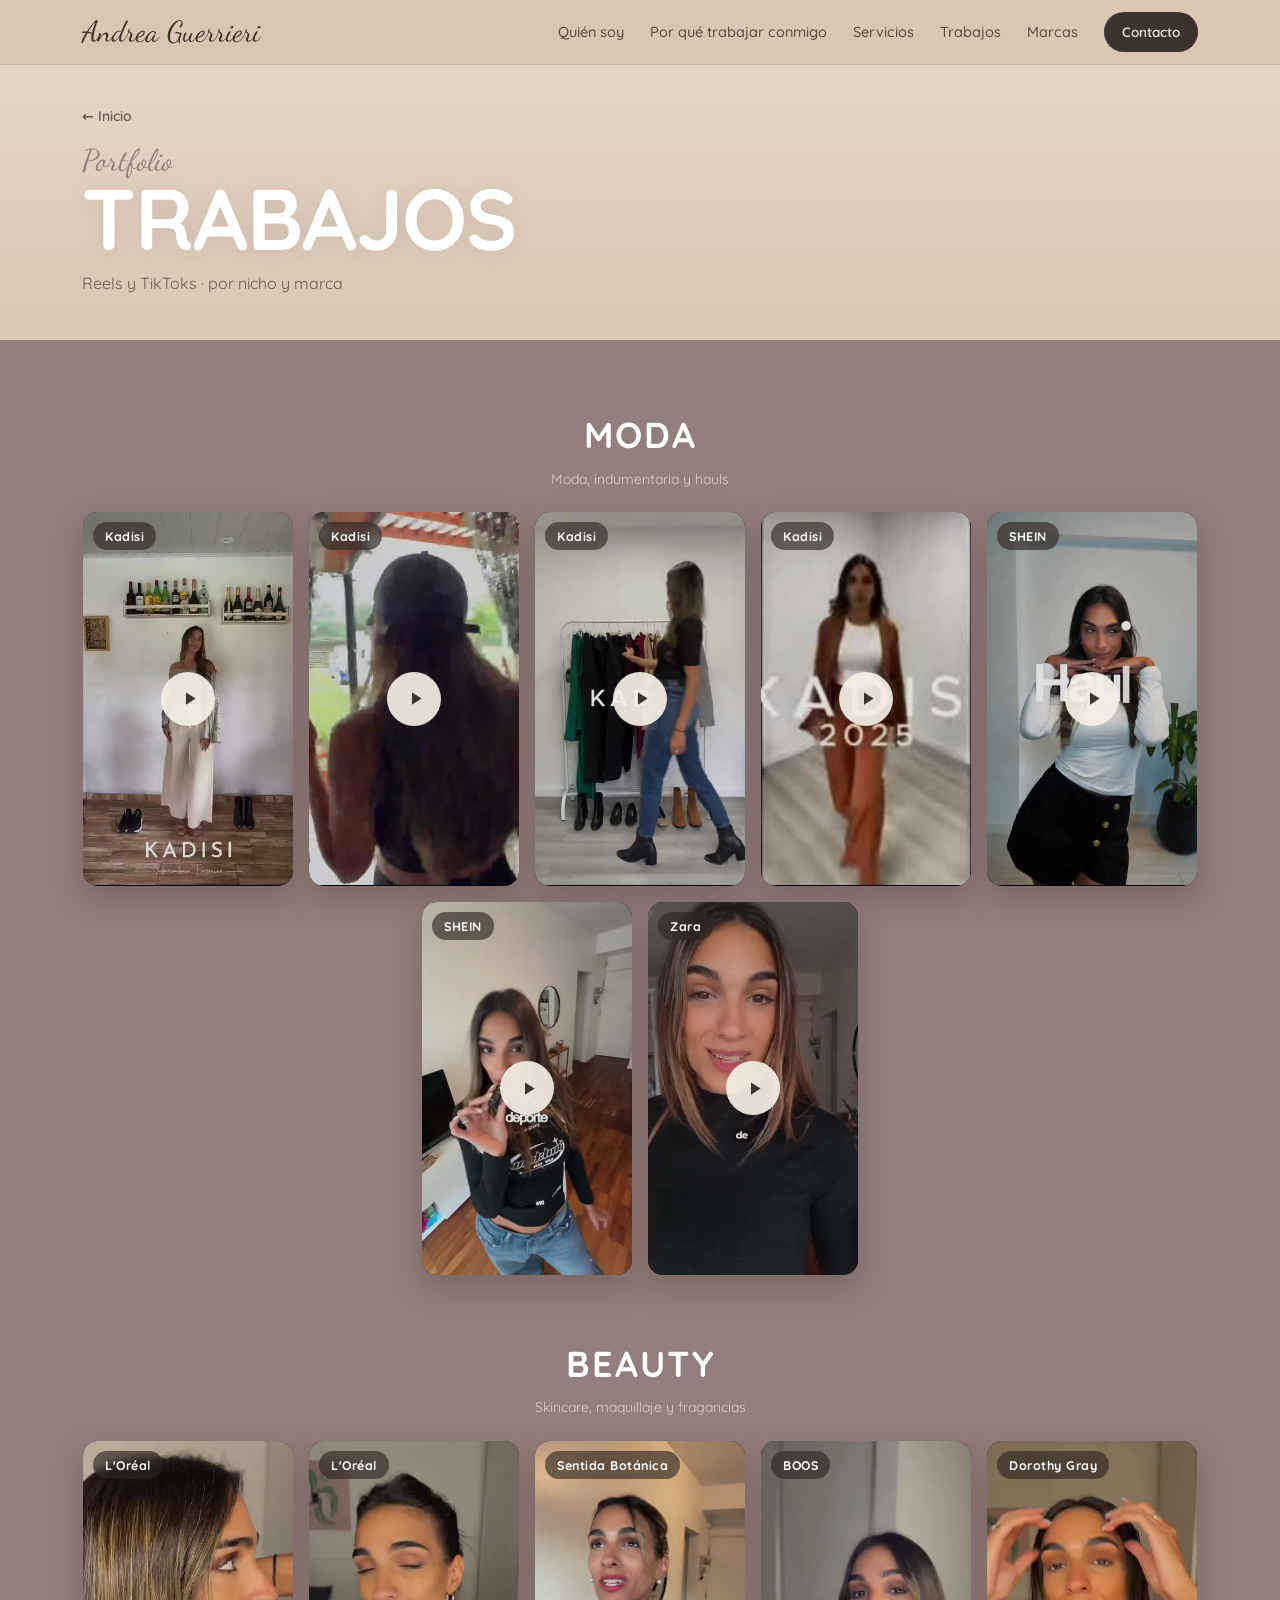
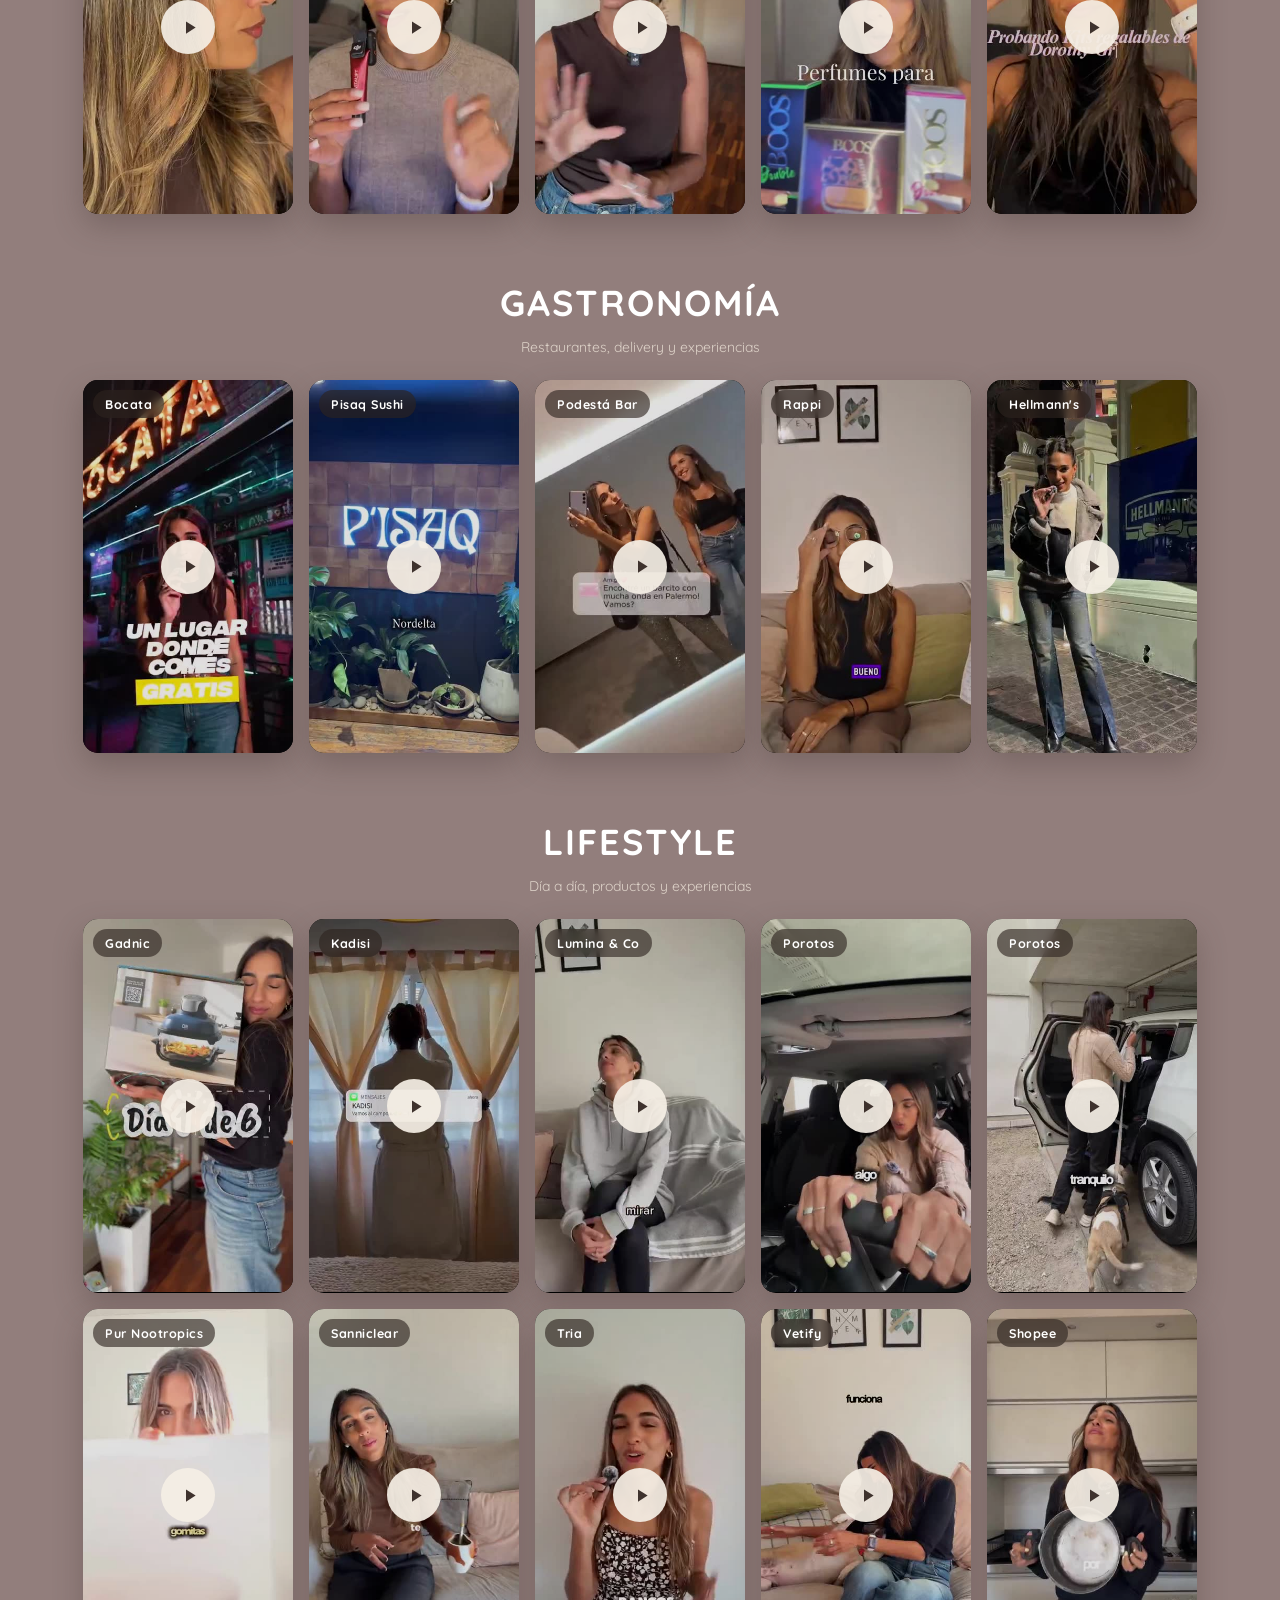
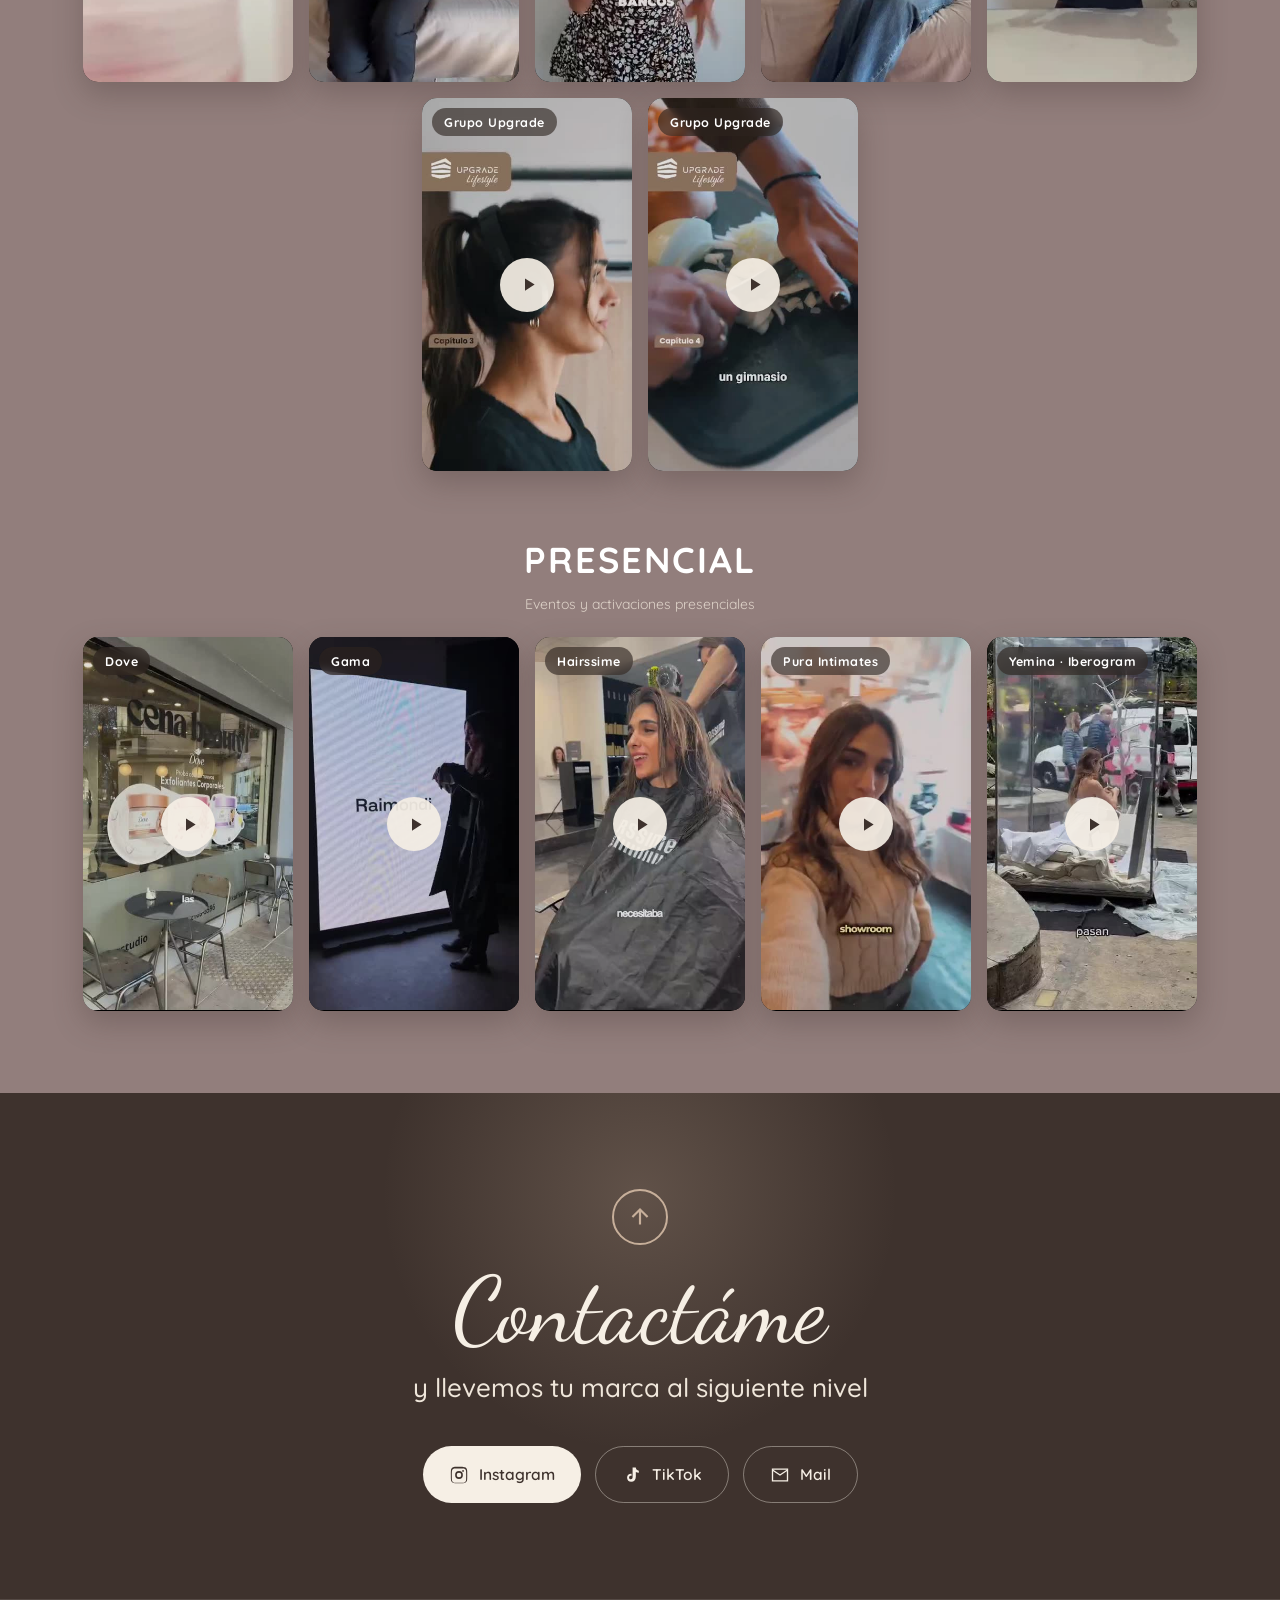
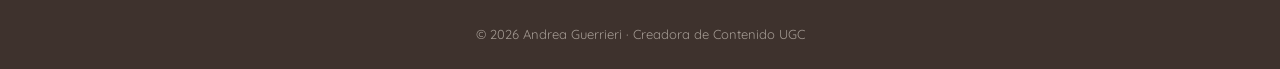
==== trabajos.html @ 829f22ec "Home solo quien/porque/servicios; Trabajos en pagina aparte (videos por nicho/marca)" ====
<!doctype html>
<html lang="es">
<head>
<meta charset="utf-8">
<meta name="viewport" content="width=device-width, initial-scale=1">
<title>Trabajos · Andrea Guerrieri</title>
<link rel="preconnect" href="https://fonts.googleapis.com">
<link rel="preconnect" href="https://fonts.gstatic.com" crossorigin>
<link href="https://fonts.googleapis.com/css2?family=Dancing+Script:wght@500;600;700&family=Quicksand:wght@400;500;600;700&display=swap" rel="stylesheet">
<link rel="stylesheet" href="styles.css">
</head>
<body>
<nav>
  <div class="wrap">
    <a class="brand" href="index.html">Andrea Guerrieri</a>
    <div class="links" id="navlinks">
      <a href="index.html#quien">Quién soy</a>
      <a href="index.html#porque">Por qué trabajar conmigo</a>
      <a href="index.html#servicios">Servicios</a>
      <a href="trabajos.html">Trabajos</a>
      <a href="index.html#marcas">Marcas</a>
      <a href="#contacto" class="navcta">Contacto</a>
    </div>
    <button class="menu-btn" aria-label="Menú" aria-expanded="false">☰</button>
  </div>
</nav>
<header class="nhead">
  <div class="wrap">
    <a class="back" href="index.html">← Inicio</a>
    <span class="ey">Portfolio</span>
    <h1 class="nhead-title">Trabajos</h1>
    <p class="nhead-sub">Reels y TikToks · por nicho y marca</p>
  </div>
</header>
<section class="work">
  <div class="wrap">
<div class="niche"><h2 class="niche-title">Moda</h2><p class="niche-sub">Moda, indumentaria y hauls</p><div class="grid"><div class="tile"><video preload="none" playsinline muted poster="vid/moda/kadisi1.jpg"><source src="vid/moda/kadisi1.mp4" type="video/mp4"></video><span class="blabel">Kadisi</span><button class="play" aria-label="Reproducir"><span><svg viewBox="0 0 24 24"><path d="M8 5v14l11-7z"/></svg></span></button></div><div class="tile"><video preload="none" playsinline muted poster="vid/moda/kadisi2.jpg"><source src="vid/moda/kadisi2.mp4" type="video/mp4"></video><span class="blabel">Kadisi</span><button class="play" aria-label="Reproducir"><span><svg viewBox="0 0 24 24"><path d="M8 5v14l11-7z"/></svg></span></button></div><div class="tile"><video preload="none" playsinline muted poster="vid/moda/kadisi3.jpg"><source src="vid/moda/kadisi3.mp4" type="video/mp4"></video><span class="blabel">Kadisi</span><button class="play" aria-label="Reproducir"><span><svg viewBox="0 0 24 24"><path d="M8 5v14l11-7z"/></svg></span></button></div><div class="tile"><video preload="none" playsinline muted poster="vid/moda/kadisi4.jpg"><source src="vid/moda/kadisi4.mp4" type="video/mp4"></video><span class="blabel">Kadisi</span><button class="play" aria-label="Reproducir"><span><svg viewBox="0 0 24 24"><path d="M8 5v14l11-7z"/></svg></span></button></div><div class="tile"><video preload="none" playsinline muted poster="vid/moda/shein2.jpg"><source src="vid/moda/shein2.mp4" type="video/mp4"></video><span class="blabel">SHEIN</span><button class="play" aria-label="Reproducir"><span><svg viewBox="0 0 24 24"><path d="M8 5v14l11-7z"/></svg></span></button></div><div class="tile"><video preload="none" playsinline muted poster="vid/moda/shein_b.jpg"><source src="vid/moda/shein_b.mp4" type="video/mp4"></video><span class="blabel">SHEIN</span><button class="play" aria-label="Reproducir"><span><svg viewBox="0 0 24 24"><path d="M8 5v14l11-7z"/></svg></span></button></div><div class="tile"><video preload="none" playsinline muted poster="vid/moda/zara.jpg"><source src="vid/moda/zara.mp4" type="video/mp4"></video><span class="blabel">Zara</span><button class="play" aria-label="Reproducir"><span><svg viewBox="0 0 24 24"><path d="M8 5v14l11-7z"/></svg></span></button></div></div></div>
<div class="niche"><h2 class="niche-title">Beauty</h2><p class="niche-sub">Skincare, maquillaje y fragancias</p><div class="grid"><div class="tile"><video preload="none" playsinline muted poster="vid/beauty/loreal_panorama.jpg"><source src="vid/beauty/loreal_panorama.mp4" type="video/mp4"></video><span class="blabel">L'Oréal</span><button class="play" aria-label="Reproducir"><span><svg viewBox="0 0 24 24"><path d="M8 5v14l11-7z"/></svg></span></button></div><div class="tile"><video preload="none" playsinline muted poster="vid/beauty/loreal_revitalift.jpg"><source src="vid/beauty/loreal_revitalift.mp4" type="video/mp4"></video><span class="blabel">L'Oréal</span><button class="play" aria-label="Reproducir"><span><svg viewBox="0 0 24 24"><path d="M8 5v14l11-7z"/></svg></span></button></div><div class="tile"><video preload="none" playsinline muted poster="vid/beauty/sentida_botanica.jpg"><source src="vid/beauty/sentida_botanica.mp4" type="video/mp4"></video><span class="blabel">Sentida Botánica</span><button class="play" aria-label="Reproducir"><span><svg viewBox="0 0 24 24"><path d="M8 5v14l11-7z"/></svg></span></button></div><div class="tile"><video preload="none" playsinline muted poster="vid/beauty/boos.jpg"><source src="vid/beauty/boos.mp4" type="video/mp4"></video><span class="blabel">BOOS</span><button class="play" aria-label="Reproducir"><span><svg viewBox="0 0 24 24"><path d="M8 5v14l11-7z"/></svg></span></button></div><div class="tile"><video preload="none" playsinline muted poster="vid/beauty/dorothy.jpg"><source src="vid/beauty/dorothy.mp4" type="video/mp4"></video><span class="blabel">Dorothy Gray</span><button class="play" aria-label="Reproducir"><span><svg viewBox="0 0 24 24"><path d="M8 5v14l11-7z"/></svg></span></button></div></div></div>
<div class="niche"><h2 class="niche-title">Gastronomía</h2><p class="niche-sub">Restaurantes, delivery y experiencias</p><div class="grid"><div class="tile"><video preload="none" playsinline muted poster="vid/gastro/bocata.jpg"><source src="vid/gastro/bocata.mp4" type="video/mp4"></video><span class="blabel">Bocata</span><button class="play" aria-label="Reproducir"><span><svg viewBox="0 0 24 24"><path d="M8 5v14l11-7z"/></svg></span></button></div><div class="tile"><video preload="none" playsinline muted poster="vid/gastro/pisaq.jpg"><source src="vid/gastro/pisaq.mp4" type="video/mp4"></video><span class="blabel">Pisaq Sushi</span><button class="play" aria-label="Reproducir"><span><svg viewBox="0 0 24 24"><path d="M8 5v14l11-7z"/></svg></span></button></div><div class="tile"><video preload="none" playsinline muted poster="vid/gastro/podesta.jpg"><source src="vid/gastro/podesta.mp4" type="video/mp4"></video><span class="blabel">Podestá Bar</span><button class="play" aria-label="Reproducir"><span><svg viewBox="0 0 24 24"><path d="M8 5v14l11-7z"/></svg></span></button></div><div class="tile"><video preload="none" playsinline muted poster="vid/gastro/rappi.jpg"><source src="vid/gastro/rappi.mp4" type="video/mp4"></video><span class="blabel">Rappi</span><button class="play" aria-label="Reproducir"><span><svg viewBox="0 0 24 24"><path d="M8 5v14l11-7z"/></svg></span></button></div><div class="tile"><video preload="none" playsinline muted poster="vid/gastro/hellmanns.jpg"><source src="vid/gastro/hellmanns.mp4" type="video/mp4"></video><span class="blabel">Hellmann's</span><button class="play" aria-label="Reproducir"><span><svg viewBox="0 0 24 24"><path d="M8 5v14l11-7z"/></svg></span></button></div></div></div>
<div class="niche"><h2 class="niche-title">Lifestyle</h2><p class="niche-sub">Día a día, productos y experiencias</p><div class="grid"><div class="tile"><video preload="none" playsinline muted poster="vid/lifestyle/gadnic.jpg"><source src="vid/lifestyle/gadnic.mp4" type="video/mp4"></video><span class="blabel">Gadnic</span><button class="play" aria-label="Reproducir"><span><svg viewBox="0 0 24 24"><path d="M8 5v14l11-7z"/></svg></span></button></div><div class="tile"><video preload="none" playsinline muted poster="vid/lifestyle/kadisi_life.jpg"><source src="vid/lifestyle/kadisi_life.mp4" type="video/mp4"></video><span class="blabel">Kadisi</span><button class="play" aria-label="Reproducir"><span><svg viewBox="0 0 24 24"><path d="M8 5v14l11-7z"/></svg></span></button></div><div class="tile"><video preload="none" playsinline muted poster="vid/lifestyle/lumina.jpg"><source src="vid/lifestyle/lumina.mp4" type="video/mp4"></video><span class="blabel">Lumina & Co</span><button class="play" aria-label="Reproducir"><span><svg viewBox="0 0 24 24"><path d="M8 5v14l11-7z"/></svg></span></button></div><div class="tile"><video preload="none" playsinline muted poster="vid/lifestyle/porotos1.jpg"><source src="vid/lifestyle/porotos1.mp4" type="video/mp4"></video><span class="blabel">Porotos</span><button class="play" aria-label="Reproducir"><span><svg viewBox="0 0 24 24"><path d="M8 5v14l11-7z"/></svg></span></button></div><div class="tile"><video preload="none" playsinline muted poster="vid/lifestyle/porotos2.jpg"><source src="vid/lifestyle/porotos2.mp4" type="video/mp4"></video><span class="blabel">Porotos</span><button class="play" aria-label="Reproducir"><span><svg viewBox="0 0 24 24"><path d="M8 5v14l11-7z"/></svg></span></button></div><div class="tile"><video preload="none" playsinline muted poster="vid/lifestyle/pur.jpg"><source src="vid/lifestyle/pur.mp4" type="video/mp4"></video><span class="blabel">Pur Nootropics</span><button class="play" aria-label="Reproducir"><span><svg viewBox="0 0 24 24"><path d="M8 5v14l11-7z"/></svg></span></button></div><div class="tile"><video preload="none" playsinline muted poster="vid/lifestyle/sanniclear.jpg"><source src="vid/lifestyle/sanniclear.mp4" type="video/mp4"></video><span class="blabel">Sanniclear</span><button class="play" aria-label="Reproducir"><span><svg viewBox="0 0 24 24"><path d="M8 5v14l11-7z"/></svg></span></button></div><div class="tile"><video preload="none" playsinline muted poster="vid/lifestyle/tria.jpg"><source src="vid/lifestyle/tria.mp4" type="video/mp4"></video><span class="blabel">Tria</span><button class="play" aria-label="Reproducir"><span><svg viewBox="0 0 24 24"><path d="M8 5v14l11-7z"/></svg></span></button></div><div class="tile"><video preload="none" playsinline muted poster="vid/lifestyle/vetify.jpg"><source src="vid/lifestyle/vetify.mp4" type="video/mp4"></video><span class="blabel">Vetify</span><button class="play" aria-label="Reproducir"><span><svg viewBox="0 0 24 24"><path d="M8 5v14l11-7z"/></svg></span></button></div><div class="tile"><video preload="none" playsinline muted poster="vid/lifestyle/shopee.jpg"><source src="vid/lifestyle/shopee.mp4" type="video/mp4"></video><span class="blabel">Shopee</span><button class="play" aria-label="Reproducir"><span><svg viewBox="0 0 24 24"><path d="M8 5v14l11-7z"/></svg></span></button></div><div class="tile"><video preload="none" playsinline muted poster="vid/lifestyle/upgrade1.jpg"><source src="vid/lifestyle/upgrade1.mp4" type="video/mp4"></video><span class="blabel">Grupo Upgrade</span><button class="play" aria-label="Reproducir"><span><svg viewBox="0 0 24 24"><path d="M8 5v14l11-7z"/></svg></span></button></div><div class="tile"><video preload="none" playsinline muted poster="vid/lifestyle/upgrade2.jpg"><source src="vid/lifestyle/upgrade2.mp4" type="video/mp4"></video><span class="blabel">Grupo Upgrade</span><button class="play" aria-label="Reproducir"><span><svg viewBox="0 0 24 24"><path d="M8 5v14l11-7z"/></svg></span></button></div></div></div>
<div class="niche"><h2 class="niche-title">Presencial</h2><p class="niche-sub">Eventos y activaciones presenciales</p><div class="grid"><div class="tile"><video preload="none" playsinline muted poster="vid/presencial/dove.jpg"><source src="vid/presencial/dove.mp4" type="video/mp4"></video><span class="blabel">Dove</span><button class="play" aria-label="Reproducir"><span><svg viewBox="0 0 24 24"><path d="M8 5v14l11-7z"/></svg></span></button></div><div class="tile"><video preload="none" playsinline muted poster="vid/presencial/gama.jpg"><source src="vid/presencial/gama.mp4" type="video/mp4"></video><span class="blabel">Gama</span><button class="play" aria-label="Reproducir"><span><svg viewBox="0 0 24 24"><path d="M8 5v14l11-7z"/></svg></span></button></div><div class="tile"><video preload="none" playsinline muted poster="vid/presencial/hairssime.jpg"><source src="vid/presencial/hairssime.mp4" type="video/mp4"></video><span class="blabel">Hairssime</span><button class="play" aria-label="Reproducir"><span><svg viewBox="0 0 24 24"><path d="M8 5v14l11-7z"/></svg></span></button></div><div class="tile"><video preload="none" playsinline muted poster="vid/presencial/pura_intimates.jpg"><source src="vid/presencial/pura_intimates.mp4" type="video/mp4"></video><span class="blabel">Pura Intimates</span><button class="play" aria-label="Reproducir"><span><svg viewBox="0 0 24 24"><path d="M8 5v14l11-7z"/></svg></span></button></div><div class="tile"><video preload="none" playsinline muted poster="vid/presencial/yemina.jpg"><source src="vid/presencial/yemina.mp4" type="video/mp4"></video><span class="blabel">Yemina · Iberogram</span><button class="play" aria-label="Reproducir"><span><svg viewBox="0 0 24 24"><path d="M8 5v14l11-7z"/></svg></span></button></div></div></div>
  </div>
</section>
<section class="contact" id="contacto">
  <div class="glow"></div>
  <div class="wrap">
    <div class="arrow"><svg viewBox="0 0 24 24"><path d="M12 19V5M5 12l7-7 7 7"/></svg></div>
    <div class="big">Contactáme</div>
    <div class="lead">y llevemos tu marca al siguiente nivel</div>
    <div class="links">
      <a href="https://www.instagram.com/andreguerrieri/" target="_blank" rel="noopener"><svg viewBox="0 0 24 24" fill="currentColor"><path d="M12 2.2c3.2 0 3.6 0 4.9.07 1.17.05 1.8.25 2.23.41.56.22.96.48 1.38.9.42.42.68.82.9 1.38.16.42.36 1.06.41 2.23.06 1.27.07 1.65.07 4.85s0 3.58-.07 4.85c-.05 1.17-.25 1.8-.41 2.23-.22.56-.48.96-.9 1.38-.42.42-.82.68-1.38.9-.42.16-1.06.36-2.23.41-1.27.06-1.65.07-4.85.07s-3.58 0-4.85-.07c-1.17-.05-1.8-.25-2.23-.41a3.7 3.7 0 01-1.38-.9 3.7 3.7 0 01-.9-1.38c-.16-.42-.36-1.06-.41-2.23C2.21 15.58 2.2 15.2 2.2 12s0-3.58.07-4.85c.05-1.17.25-1.8.41-2.23.22-.56.48-.96.9-1.38.42-.42.82-.68 1.38-.9.42-.16 1.06-.36 2.23-.41C8.42 2.21 8.8 2.2 12 2.2Zm0 1.9c-3.14 0-3.51.01-4.75.07-.9.04-1.39.2-1.71.32-.43.17-.74.37-1.06.69-.32.32-.52.63-.69 1.06-.12.32-.28.81-.32 1.71-.06 1.24-.07 1.61-.07 4.75s.01 3.51.07 4.75c.04.9.2 1.39.32 1.71.17.43.37.74.69 1.06.32.32.63.52 1.06.69.32.12.81.28 1.71.32 1.24.06 1.61.07 4.75.07s3.51-.01 4.75-.07c.9-.04 1.39-.2 1.71-.32.43-.17.74-.37 1.06-.69.32-.32.52-.63.69-1.06.12-.32.28-.81.32-1.71.06-1.24.07-1.61.07-4.75s-.01-3.51-.07-4.75c-.04-.9-.2-1.39-.32-1.71a2.86 2.86 0 00-.69-1.06 2.86 2.86 0 00-1.06-.69c-.32-.12-.81-.28-1.71-.32-1.24-.06-1.61-.07-4.75-.07Zm0 3.24a4.66 4.66 0 110 9.32 4.66 4.66 0 010-9.32Zm0 1.9a2.76 2.76 0 100 5.52 2.76 2.76 0 000-5.52Zm4.87-3.2a1.09 1.09 0 110 2.18 1.09 1.09 0 010-2.18Z"/></svg> Instagram</a>
      <a class="gh" href="https://www.tiktok.com/@noloentenderian?_r=1&_t=ZS-943kRrrUdOa" target="_blank" rel="noopener"><svg viewBox="0 0 24 24" fill="currentColor"><path d="M16.5 3c.3 2.1 1.6 3.6 3.7 3.8v2.4c-1.2.1-2.3-.2-3.6-.9v5.8c0 3.6-2.3 6-5.5 6-2.9 0-5-2.1-5-4.9 0-2.9 2.3-5 5.4-4.7v2.5c-.5-.1-1-.1-1.4.02-1.1.3-1.7 1.1-1.6 2.3.1 1.2 1 1.9 2.2 1.8 1.2-.1 2-1 2-2.4V3h3.4Z"/></svg> TikTok</a>
      <a class="gh" href="mailto:andreag.guerrieri@gmail.com"><svg viewBox="0 0 24 24" fill="none" stroke="currentColor" stroke-width="1.6"><path d="M3 5h18v14H3z"/><path d="M3 6l9 6 9-6"/></svg> Mail</a>
    </div>
  </div>
</section>
<footer>© 2026 Andrea Guerrieri · Creadora de Contenido UGC</footer>
<script src="script.js"></script>
</body></html>
---- styles.css ----
:root{--beige:#DAC7B5;--beige2:#E4D5C6;--mauve:#927E7C;--cream:#F6EFE5;--ink:#3E322D;--soft:#6b5a52;--tan:#C7AF9A;--maxw:1180px}
*{margin:0;padding:0;box-sizing:border-box}
html{scroll-behavior:smooth}
body{font-family:'Quicksand',system-ui,sans-serif;color:var(--ink);background:var(--beige);line-height:1.6;-webkit-font-smoothing:antialiased;overflow-x:hidden}
img{max-width:100%;display:block}
.wrap{max-width:var(--maxw);margin:0 auto;padding:0 32px}
nav{position:sticky;top:0;z-index:50;background:rgba(218,199,181,.92);backdrop-filter:blur(10px);border-bottom:1px solid rgba(62,50,45,.12)}
nav .wrap{display:flex;align-items:center;justify-content:space-between;height:64px}
nav .brand{font-family:'Dancing Script',cursive;font-size:29px;color:var(--ink);text-decoration:none}
nav .links{display:flex;gap:26px;align-items:center}
nav .links a{color:var(--ink);text-decoration:none;font-weight:500;font-size:14.5px;opacity:.85}
nav .links a:hover{opacity:1}
nav .links a.navcta{background:var(--ink);color:var(--cream);padding:9px 18px;border-radius:40px;font-size:13.5px;font-weight:600;opacity:1}
.menu-btn{display:none;background:none;border:0;font-size:25px;color:var(--ink);cursor:pointer}
.hero{background:linear-gradient(180deg,var(--beige2),var(--beige));overflow:hidden}
.hero .wrap{display:grid;grid-template-columns:auto 1fr;gap:0;align-items:center;padding-top:52px;padding-bottom:56px}
.hero .name{font-family:'Dancing Script',cursive;font-size:clamp(38px,5vw,78px);color:var(--ink);margin-left:4px;margin-bottom:-6px}
.hero h1{font-weight:700;font-size:clamp(54px,10.5vw,144px);letter-spacing:-2px;color:#fff;line-height:.94;text-shadow:0 2px 26px rgba(62,50,45,.12)}
.hero .role{margin-top:16px;font-size:clamp(16px,2vw,21px);font-weight:600;letter-spacing:1px;color:var(--soft)}
.hero .photo{justify-self:start;align-self:center;display:flex;justify-content:flex-start;margin-left:-110px}
.hero .photo img{width:min(400px,40vw);max-width:none;filter:drop-shadow(0 20px 45px rgba(62,50,45,.34))}
section{position:relative}
.shead{text-align:center;margin-bottom:40px}
.shead .ey{font-family:'Dancing Script',cursive;font-weight:600;font-size:clamp(26px,3.6vw,38px);color:var(--mauve);display:block}
.shead .ti{font-weight:700;font-size:clamp(26px,3.6vw,40px);letter-spacing:2px;text-transform:uppercase}
.quien{background:var(--mauve);color:var(--cream)}
.quien .wrap{padding:88px 32px;display:grid;grid-template-columns:1fr 1fr;gap:56px;align-items:center;max-width:1040px}
.quien .hi{font-family:'Dancing Script',cursive;font-size:clamp(40px,5.5vw,68px);color:var(--cream);line-height:.9}
.quien .andre{font-weight:700;font-size:clamp(52px,8vw,110px);letter-spacing:2px;color:rgba(246,239,229,.32);line-height:.9;text-transform:uppercase;margin-top:-4px}
.quien p{font-size:16.5px;color:#f3ebe0;margin-top:14px}
.quien p b{color:#fff;font-weight:600}
.porque{background:var(--beige)}
.porque .wrap{padding:88px 32px;text-align:center;max-width:900px}
.porque .lead{font-size:clamp(21px,3vw,32px);color:var(--ink);line-height:1.35;font-weight:600;letter-spacing:-.3px}
.porque .lead b{color:var(--mauve);font-weight:700}
.porque .p{margin-top:20px;font-size:17px;color:var(--soft);max-width:680px;margin:20px auto 0}
.serv{background:var(--cream)}
.serv .wrap{padding:88px 32px}
.cards{display:flex;flex-wrap:wrap;gap:22px}
.card{flex:1 1 280px;background:#fff;border-radius:20px;padding:36px 30px;box-shadow:0 14px 40px rgba(62,50,45,.09)}
.card .ic{width:54px;height:54px;border-radius:50%;background:var(--mauve);display:flex;align-items:center;justify-content:center;margin-bottom:18px}
.card .ic svg{width:26px;height:26px;stroke:var(--cream);fill:none;stroke-width:1.8}
.card h3{font-size:21px;font-weight:700;margin-bottom:9px}
.card p{font-size:15px;color:var(--soft)}
.card .tags{margin-top:15px;display:flex;flex-wrap:wrap;gap:7px}
.card .tags span{font-size:12.5px;font-weight:600;background:rgba(146,126,124,.16);color:var(--soft);padding:5px 11px;border-radius:30px}
/* CTA a trabajos (home) */
.cta-trabajos{background:var(--mauve);color:var(--cream)}
.cta-trabajos .wrap{padding:80px 32px;text-align:center}
.cta-trabajos .ey{font-family:'Dancing Script',cursive;font-size:clamp(26px,3.4vw,36px);color:var(--cream);opacity:.92;display:block}
.cta-trabajos h2{font-weight:700;font-size:clamp(26px,3.6vw,40px);letter-spacing:2px;text-transform:uppercase;color:#fff;margin-top:2px}
.cta-trabajos p{margin:12px auto 0;color:#f0e7dc;max-width:520px;font-size:16px}
.cta-btn{display:inline-block;margin-top:26px;background:var(--cream);color:var(--ink);text-decoration:none;font-weight:700;font-size:15.5px;padding:15px 32px;border-radius:40px;transition:transform .2s}
.cta-btn:hover{transform:translateY(-3px)}
/* NICHE PAGE HEADER */
.nhead{background:linear-gradient(180deg,var(--beige2),var(--beige));padding:38px 0 44px}
.nhead .back{color:var(--soft);text-decoration:none;font-weight:600;font-size:14px}
.nhead .back:hover{color:var(--ink)}
.nhead .ey{font-family:'Dancing Script',cursive;color:var(--mauve);font-size:30px;display:block;margin-top:16px;line-height:1}
.nhead-title{font-weight:700;font-size:clamp(42px,8vw,86px);text-transform:uppercase;letter-spacing:-1px;line-height:1;color:#fff;text-shadow:0 2px 22px rgba(62,50,45,.12)}
.nhead-sub{margin-top:10px;color:var(--soft);font-size:16px}
/* TRABAJOS (niches + brand grid) */
.work{background:var(--mauve)}
.work .wrap{padding:66px 32px 82px}
.niche{margin-bottom:60px}
.niche:last-child{margin-bottom:0}
.niche-title{font-weight:700;font-size:clamp(24px,3.4vw,36px);letter-spacing:2px;text-transform:uppercase;color:#fff;text-align:center}
.niche-sub{text-align:center;color:#efe6da;opacity:.8;font-size:14px;margin:4px 0 22px}
.grid{display:flex;flex-wrap:wrap;gap:16px;justify-content:center}
.tile{flex:0 1 210px;max-width:220px;position:relative;border-radius:15px;overflow:hidden;aspect-ratio:9/16;box-shadow:0 12px 30px rgba(62,50,45,.3);background:#000}
.tile .blabel{position:absolute;top:10px;left:10px;z-index:2;font-family:'Quicksand';font-size:12.5px;font-weight:700;letter-spacing:.5px;color:#fff;background:rgba(46,36,32,.62);backdrop-filter:blur(4px);padding:4px 12px;border-radius:30px}
.tile video{width:100%;height:100%;object-fit:cover;display:block}
.tile .play{position:absolute;inset:0;display:flex;align-items:center;justify-content:center;border:0;background:rgba(0,0,0,.12);cursor:pointer;transition:background .2s}
.tile .play:hover{background:rgba(0,0,0,.05)}
.tile .play span{width:54px;height:54px;border-radius:50%;background:rgba(246,239,229,.92);display:flex;align-items:center;justify-content:center}
.tile .play svg{width:21px;height:21px;fill:var(--ink);margin-left:3px}
.tile.playing .play{display:none}
.brands{background:var(--beige)}
.brands .wrap{padding:80px 32px}
.logos{display:flex;flex-wrap:wrap;justify-content:center;align-items:center;gap:20px;max-width:900px;margin:0 auto}
.logos .logo{background:#fff;border-radius:16px;width:150px;height:96px;display:flex;align-items:center;justify-content:center;padding:20px;box-shadow:0 8px 22px rgba(62,50,45,.08)}
.logos .logo img{max-width:100%;max-height:100%;object-fit:contain}
.contact{background:var(--ink);color:var(--cream);position:relative;overflow:hidden}
.contact .wrap{padding:96px 32px;text-align:center;position:relative;z-index:2}
.contact .arrow{width:56px;height:56px;margin:0 auto 20px;border-radius:50%;border:2px solid var(--tan);display:flex;align-items:center;justify-content:center}
.contact .arrow svg{width:26px;height:26px;stroke:var(--tan);fill:none;stroke-width:2}
.contact .big{font-family:'Dancing Script',cursive;font-size:clamp(48px,8vw,92px);color:var(--cream);line-height:1}
.contact .lead{font-size:clamp(18px,2.6vw,26px);max-width:600px;margin:10px auto 0;color:#efe6da;font-weight:500}
.contact .links{margin-top:38px;display:flex;flex-wrap:wrap;gap:14px;justify-content:center}
.contact .links a{display:inline-flex;align-items:center;gap:10px;text-decoration:none;color:var(--ink);background:var(--cream);padding:15px 26px;border-radius:40px;font-weight:600;font-size:15.5px;transition:transform .2s}
.contact .links a:hover{transform:translateY(-3px)}
.contact .links a.gh{background:transparent;color:var(--cream);border:1px solid rgba(246,239,229,.4)}
.contact .links svg{width:20px;height:20px}
.contact .glow{position:absolute;width:520px;height:520px;border-radius:50%;background:radial-gradient(circle,rgba(199,175,154,.25),transparent 70%);top:-160px;left:50%;transform:translateX(-50%);z-index:1}
footer{background:var(--ink);color:rgba(246,239,229,.55);text-align:center;padding:24px;font-size:13px;border-top:1px solid rgba(246,239,229,.12)}
@media(max-width:1024px){
  nav .links{position:absolute;top:64px;left:0;right:0;flex-direction:column;gap:0;background:var(--beige2);border-bottom:1px solid rgba(62,50,45,.14);padding:6px 0;display:none;box-shadow:0 14px 30px rgba(62,50,45,.14)}
  nav .links.open{display:flex}
  nav .links a{padding:14px 32px;font-size:16px;opacity:1;width:100%}
  nav .links a.navcta{margin:8px 32px 12px}
  .menu-btn{display:block}
  .hero .wrap{grid-template-columns:1fr;text-align:center;padding-top:40px;padding-bottom:44px}
  .hero .name{margin-left:0}
  .hero .photo{justify-self:center;margin-left:0;margin-top:26px;justify-content:center}
  .hero .photo img{width:min(340px,74vw)}
  .quien .wrap{grid-template-columns:1fr;gap:20px;text-align:center;max-width:600px}
  .quien .wrap,.porque .wrap,.serv .wrap{padding-top:66px;padding-bottom:66px}
}
@media(max-width:560px){
  .wrap{padding:0 20px}
  .hero h1{font-size:clamp(42px,14vw,60px)}
  .hero .name{font-size:clamp(26px,8vw,40px)}
  .card{flex-basis:100%}
  .tile{flex-basis:44%;max-width:47%}
  .logos .logo{width:132px;height:84px}
  .contact .links a{width:100%;justify-content:center}
}
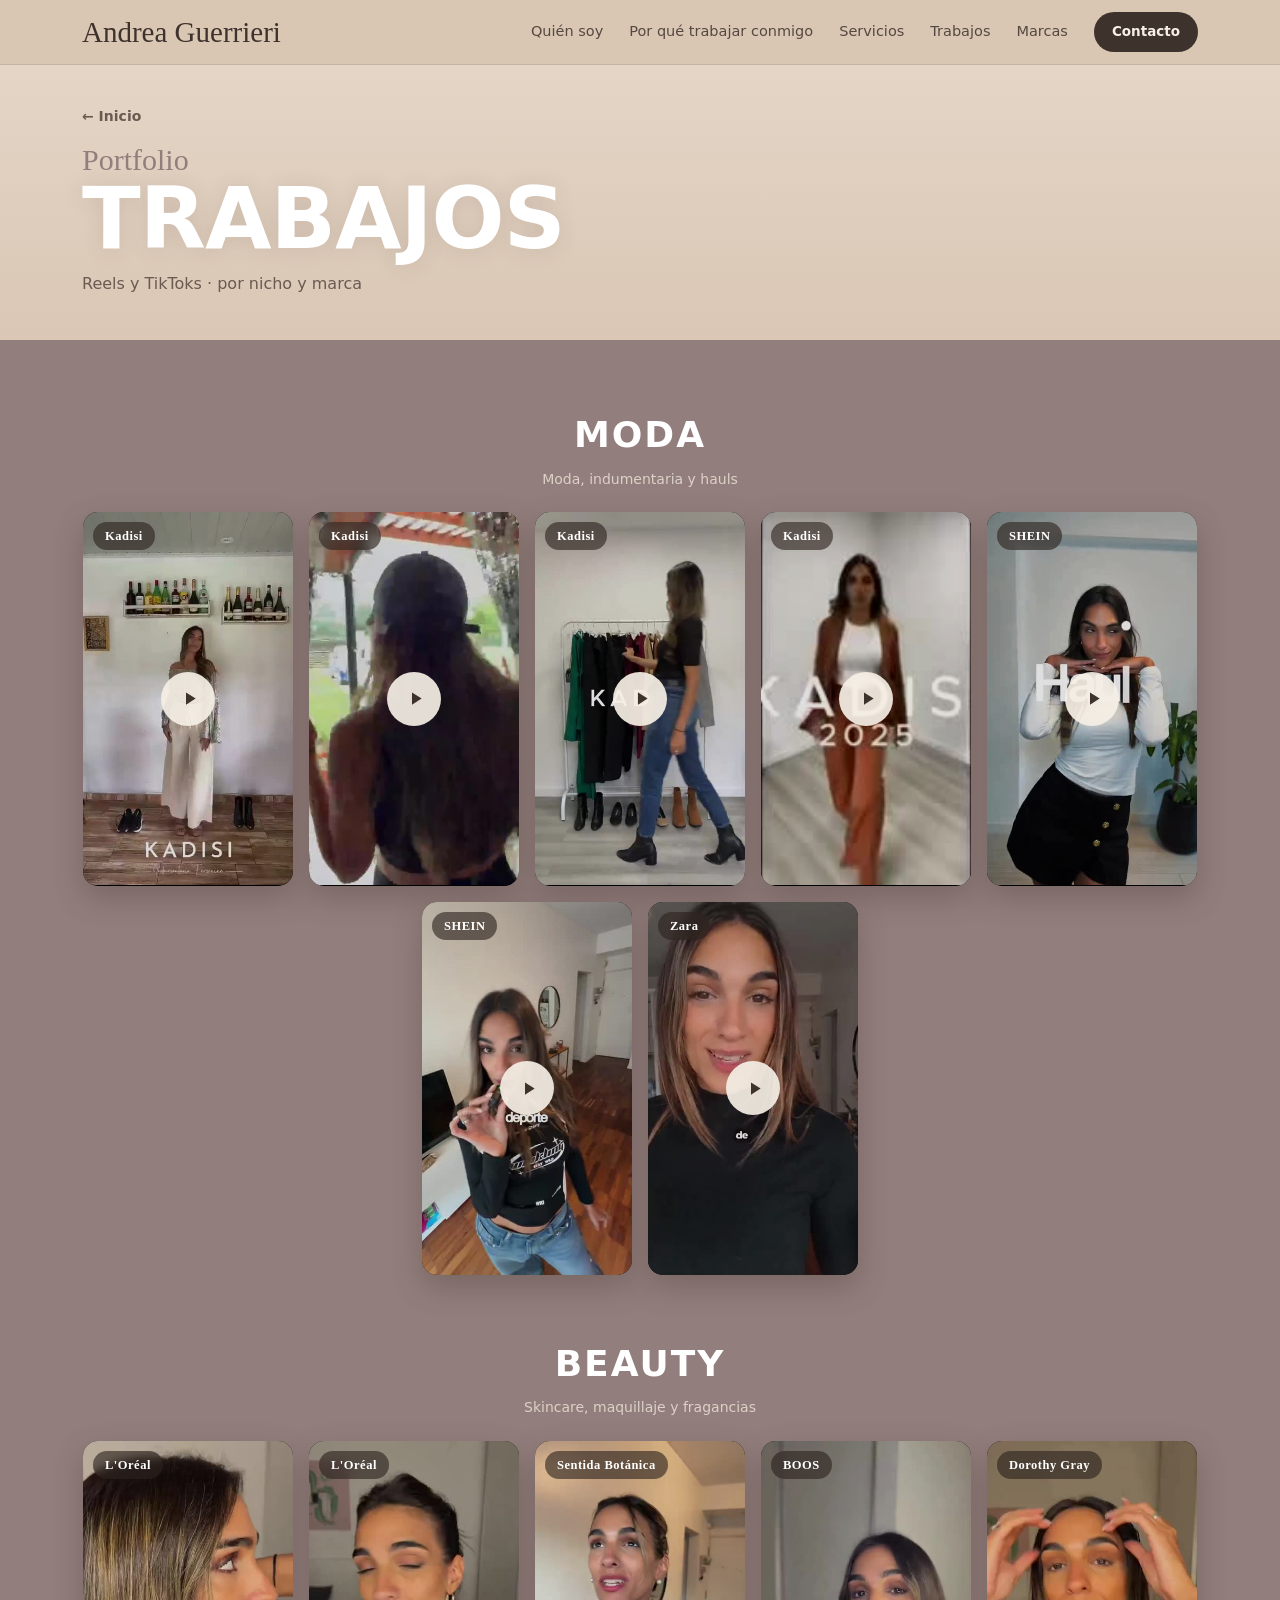
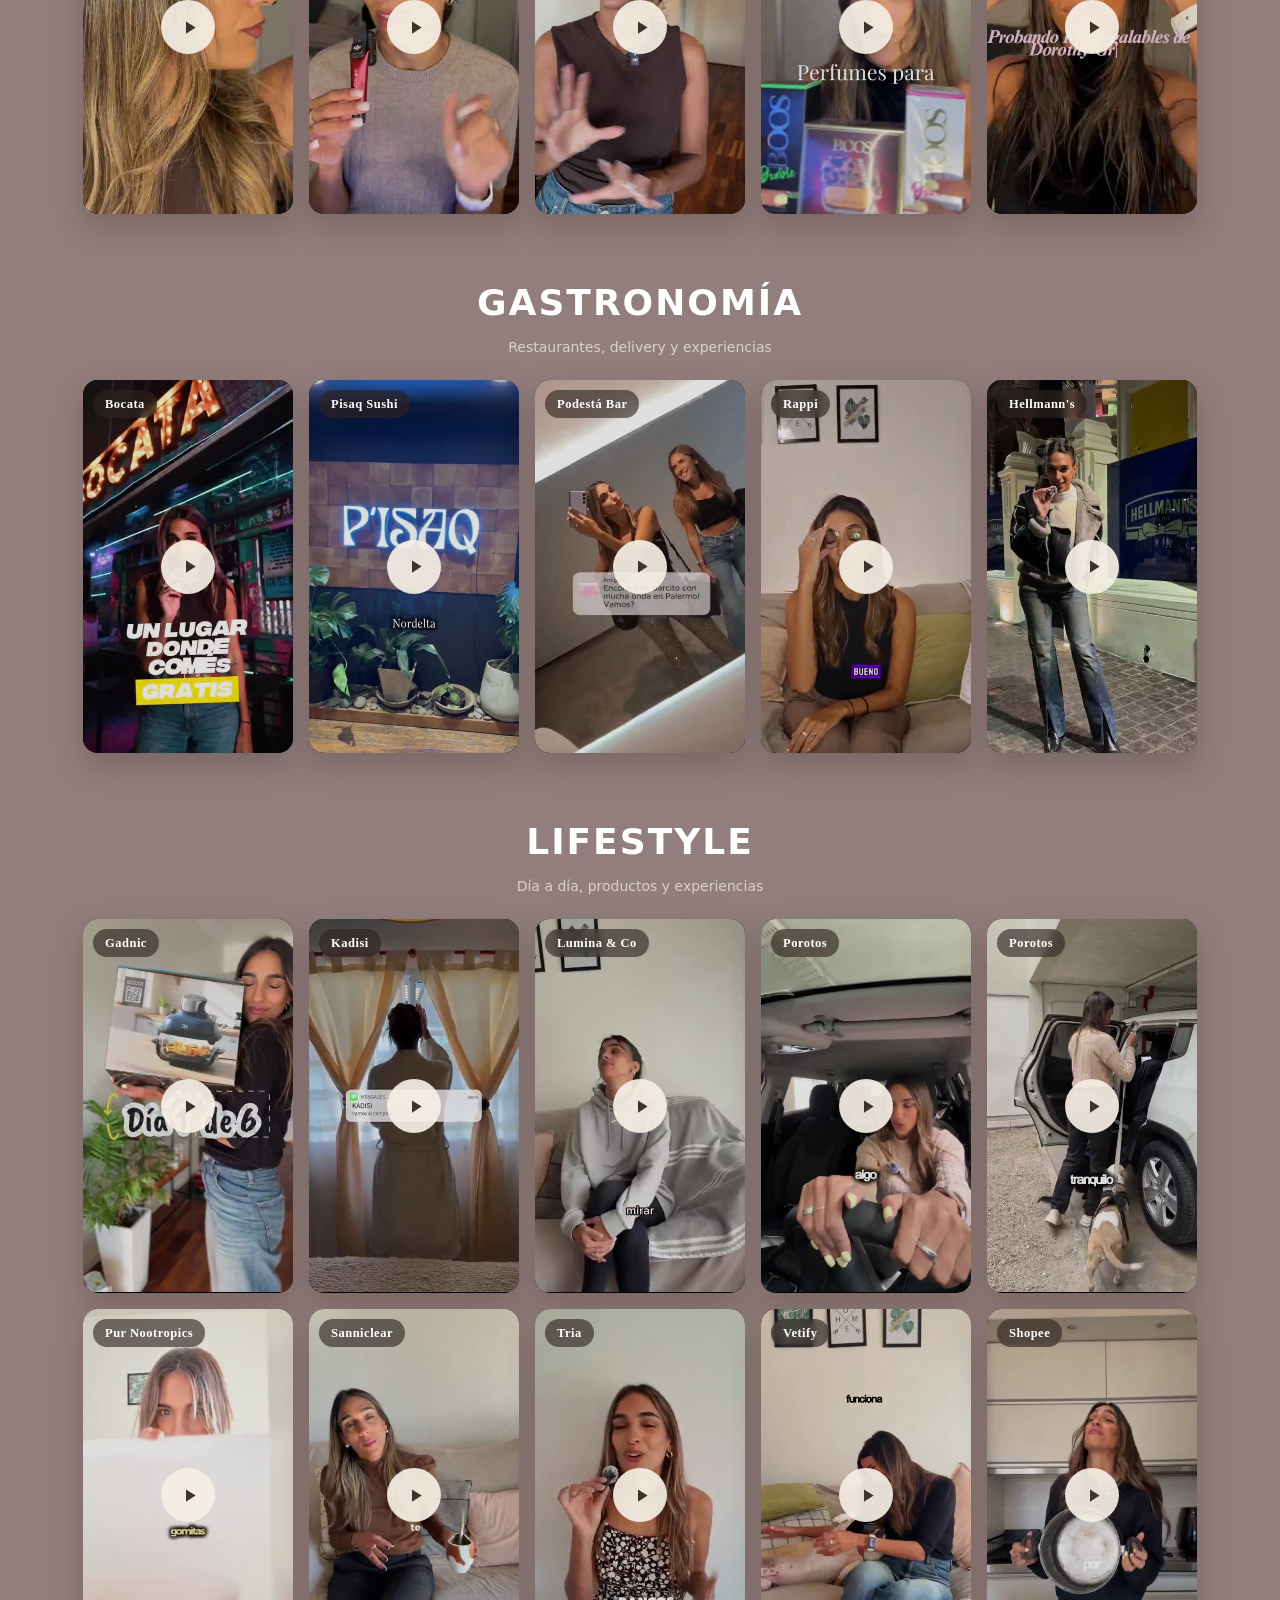
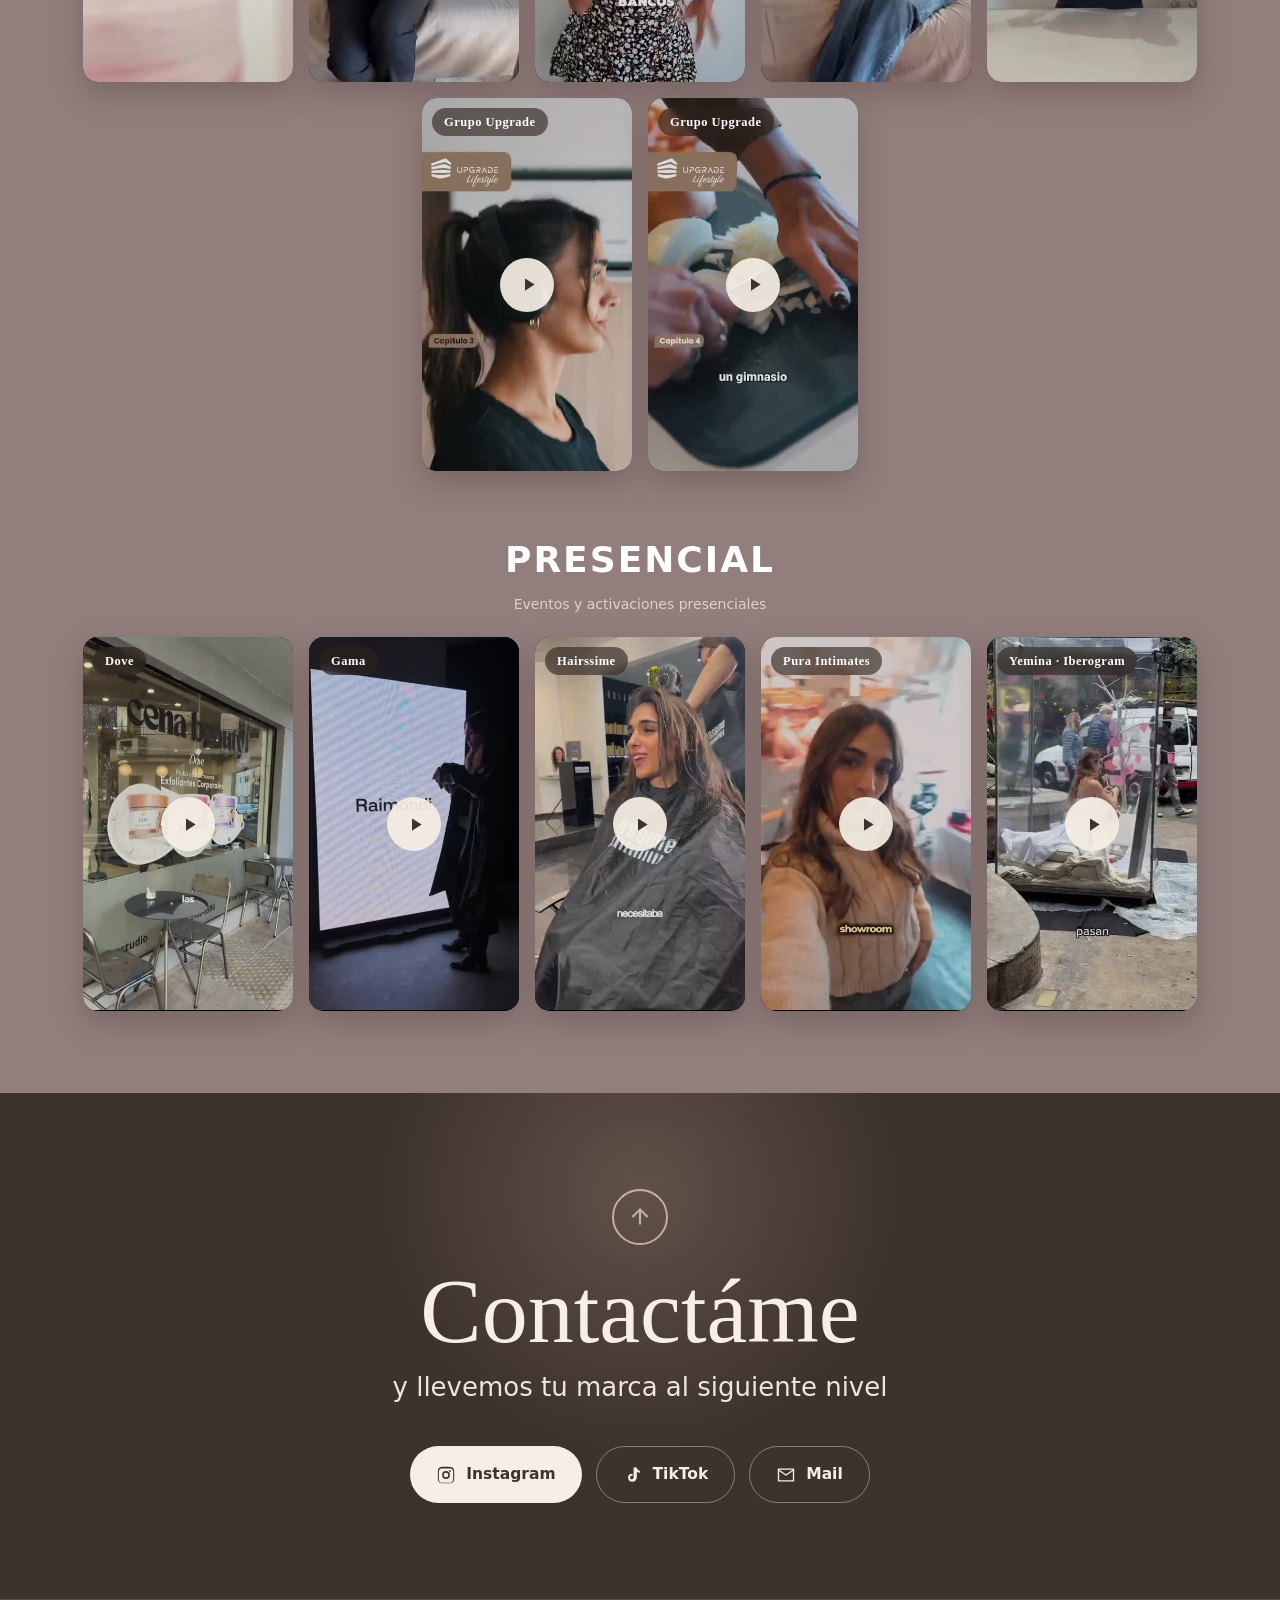
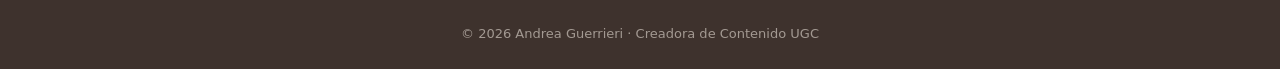
==== commit d46e2240: "Update trabajos.html" ====
--- a/trabajos.html
+++ b/trabajos.html
@@ -6,7 +6,7 @@
 <title>Trabajos · Andrea Guerrieri</title>
 <link rel="preconnect" href="https://fonts.googleapis.com">
 <link rel="preconnect" href="https://fonts.gstatic.com" crossorigin>
-<link href="https://fonts.googleapis.com/css2?family=Dancing+Script:wght@500;600;700&family=Quicksand:wght@400;500;600;700&display=swap" rel="stylesheet">
+<link href="https://fonts.googleapis.com/css2?family=Bodoni+Moda:ital,opsz,wght@0,6..96,400;0,6..96,600;0,6..96,700;1,6..96,400;1,6..96,500&family=Jost:wght@300;400;500;600;700&display=swap" rel="stylesheet">
 <link rel="stylesheet" href="styles.css">
 </head>
 <body>
